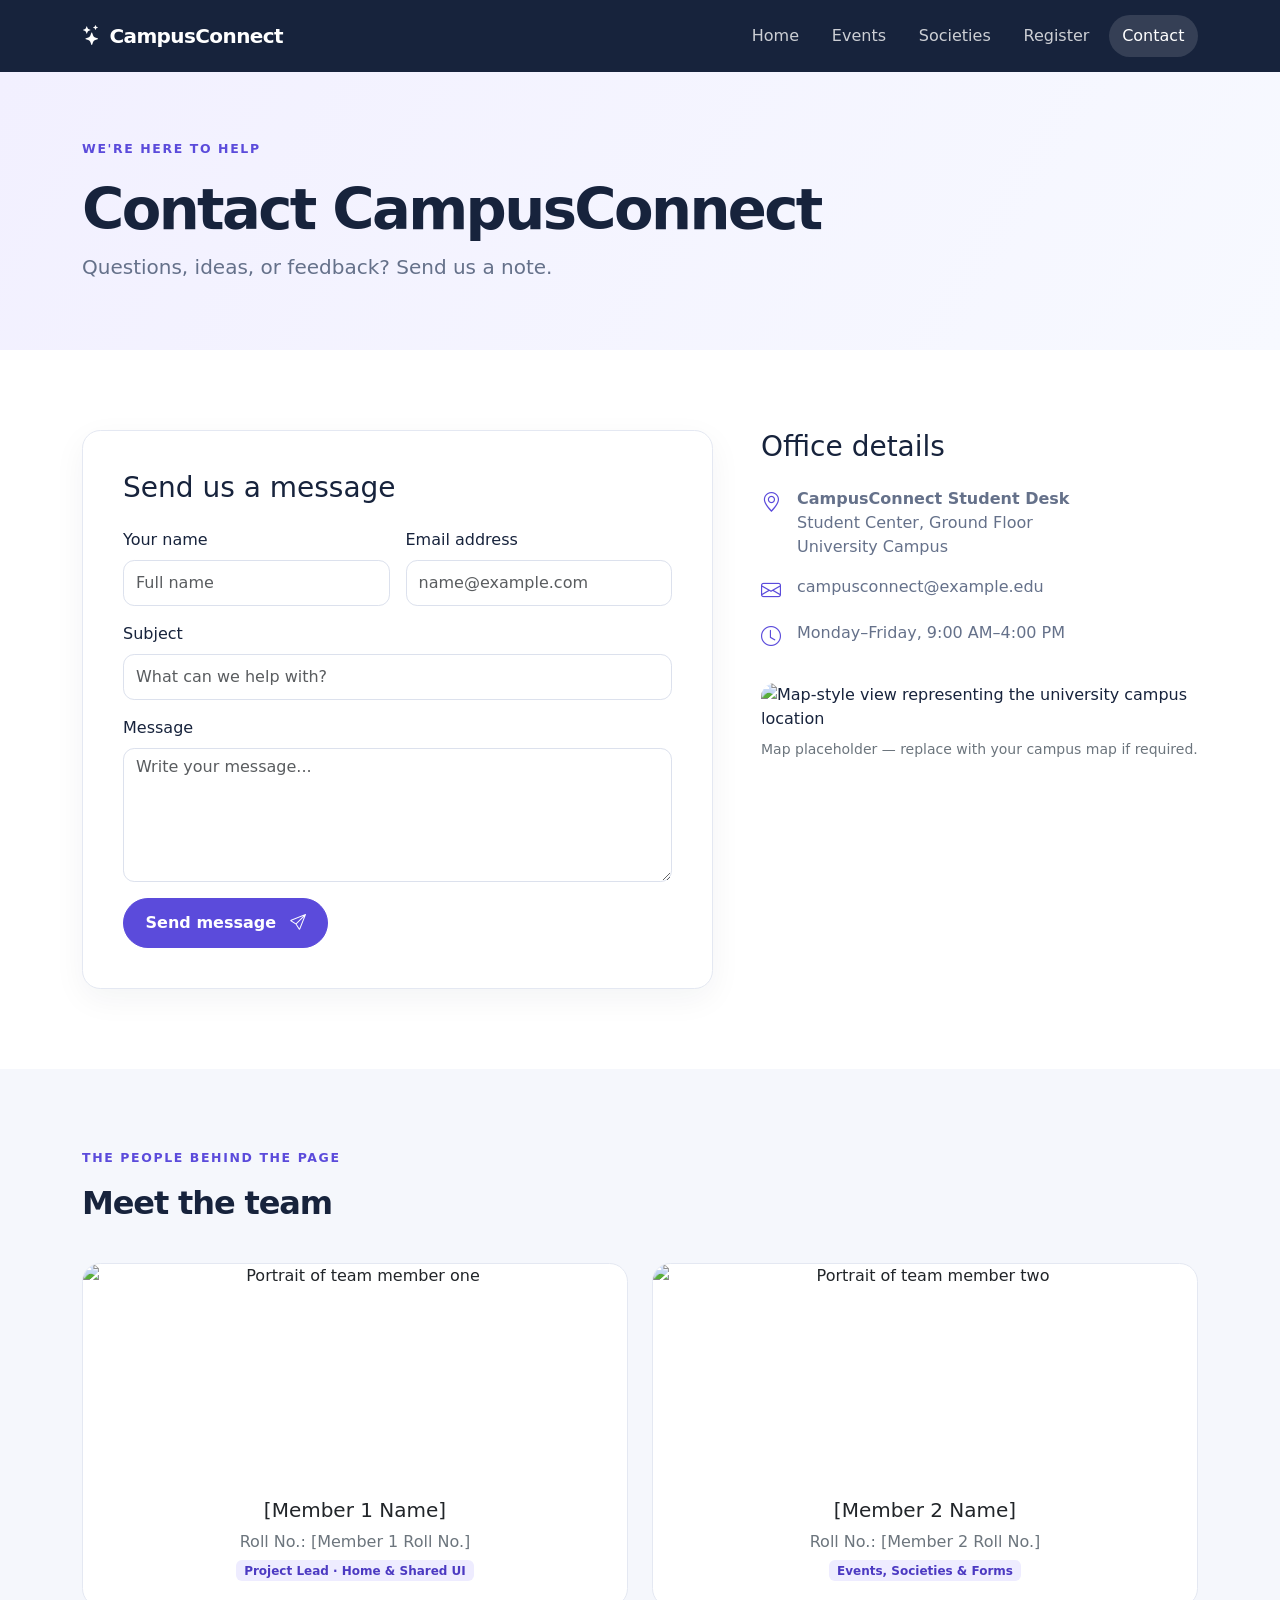
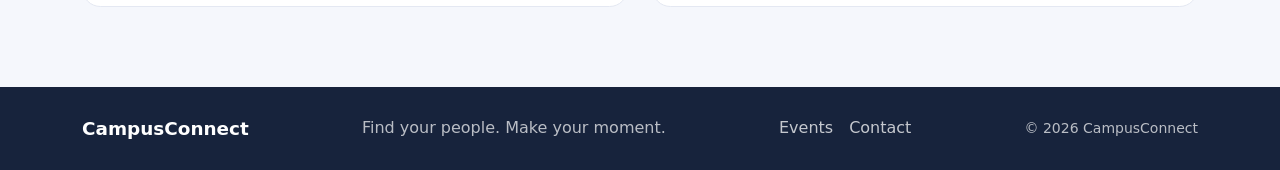
==== contact.html @ c53aad75 "home, societeies, register, page completed" ====
<!doctype html>
<html lang="en">
<head>
  <meta charset="utf-8">
  <meta name="viewport" content="width=device-width, initial-scale=1">
  <title>Contact | CampusConnect</title>
  <link href="https://cdn.jsdelivr.net/npm/bootstrap@5.3.3/dist/css/bootstrap.min.css" rel="stylesheet">
  <link href="https://cdn.jsdelivr.net/npm/bootstrap-icons@1.11.3/font/bootstrap-icons.min.css" rel="stylesheet">
  <link href="css/style.css" rel="stylesheet">
</head>
<body>
  <header>
    <nav class="navbar navbar-expand-lg navbar-dark site-navbar">
      <div class="container">
        <a class="navbar-brand fw-bold" href="index.html"><i class="bi bi-stars me-2"></i>CampusConnect</a>
        <button class="navbar-toggler" type="button" data-bs-toggle="collapse" data-bs-target="#mainNav" aria-controls="mainNav" aria-expanded="false" aria-label="Toggle navigation"><span class="navbar-toggler-icon"></span></button>
        <div class="collapse navbar-collapse" id="mainNav">
          <ul class="navbar-nav ms-auto">
            <li class="nav-item"><a class="nav-link " href="index.html">Home</a></li>
            <li class="nav-item"><a class="nav-link " href="events.html">Events</a></li>
            <li class="nav-item"><a class="nav-link " href="societies.html">Societies</a></li>
            <li class="nav-item"><a class="nav-link " href="register.html">Register</a></li>
            <li class="nav-item"><a class="nav-link active" href="contact.html">Contact</a></li>
          </ul>
        </div>
      </div>
    </nav>
  </header>
<main><section class="page-banner"><div class="container"><p class="section-kicker">We're here to help</p><h1>Contact CampusConnect</h1><p class="lead mb-0">Questions, ideas, or feedback? Send us a note.</p></div></section>
<section class="section-space"><div class="container"><div class="row g-5">
  <div class="col-lg-7"><div class="form-shell"><h2 class="h3 mb-4">Send us a message</h2><form action="#" method="get"><div class="row g-3"><div class="col-md-6"><label for="contactName" class="form-label">Your name</label><input class="form-control" id="contactName" name="name" type="text" placeholder="Full name" required></div><div class="col-md-6"><label for="contactEmail" class="form-label">Email address</label><input class="form-control" id="contactEmail" name="email" type="email" placeholder="name@example.com" required></div><div class="col-12"><label for="subject" class="form-label">Subject</label><input class="form-control" id="subject" name="subject" type="text" placeholder="What can we help with?" required></div><div class="col-12"><label for="contactMessage" class="form-label">Message</label><textarea class="form-control" id="contactMessage" name="message" rows="5" placeholder="Write your message..." required></textarea></div><div class="col-12"><button class="btn btn-brand" type="submit">Send message <i class="bi bi-send ms-2"></i></button></div></div></form></div></div>
  <aside class="col-lg-5"><div class="contact-details"><h2 class="h3 mb-4">Office details</h2><p><i class="bi bi-geo-alt"></i><span><strong>CampusConnect Student Desk</strong><br>Student Center, Ground Floor<br>University Campus</span></p><p><i class="bi bi-envelope"></i><span>campusconnect@example.edu</span></p><p><i class="bi bi-clock"></i><span>Monday–Friday, 9:00 AM–4:00 PM</span></p><img class="map-placeholder mt-3" src="https://images.unsplash.com/photo-1524666041070-9f876e6b0d2a?auto=format&fit=crop&w=900&q=80" alt="Map-style view representing the university campus location"><small class="text-secondary d-block mt-2">Map placeholder — replace with your campus map if required.</small></div></aside>
</div></div></section>
<section class="section-space bg-soft"><div class="container"><div class="section-heading"><div><p class="section-kicker">The people behind the page</p><h2>Meet the team</h2></div></div><div class="row g-4">
  <div class="col-md-6"><article class="card team-card h-100"><img class="team-photo" src="https://images.unsplash.com/photo-1500648767791-00dcc994a43e?auto=format&fit=crop&w=500&q=80" alt="Portrait of team member one"><div class="card-body"><h3 class="h5">[Member 1 Name]</h3><p class="text-secondary mb-1">Roll No.: [Member 1 Roll No.]</p><span class="badge category-badge">Project Lead · Home & Shared UI</span></div></article></div>
  <div class="col-md-6"><article class="card team-card h-100"><img class="team-photo" src="https://images.unsplash.com/photo-1534528741775-53994a69daeb?auto=format&fit=crop&w=500&q=80" alt="Portrait of team member two"><div class="card-body"><h3 class="h5">[Member 2 Name]</h3><p class="text-secondary mb-1">Roll No.: [Member 2 Roll No.]</p><span class="badge category-badge">Events, Societies & Forms</span></div></article></div>
</div></div></section></main>
  <footer class="site-footer"><div class="container d-flex flex-column flex-md-row justify-content-between align-items-center gap-3"><a class="footer-brand" href="index.html">CampusConnect</a><p class="mb-0">Find your people. Make your moment.</p><div class="footer-links"><a href="events.html">Events</a><a href="contact.html">Contact</a></div><small>© 2026 CampusConnect</small></div></footer>
  <script src="https://cdn.jsdelivr.net/npm/bootstrap@5.3.3/dist/js/bootstrap.bundle.min.js"></script>
</body>
</html>
---- css/style.css ----
/* CampusConnect custom theme */
:root {
  --cc-ink: #17233c;
  --cc-muted: #65718a;
  --cc-primary: #5b4bdb;
  --cc-primary-dark: #4334b5;
  --cc-accent: #f5b544;
  --cc-surface: #f5f7fc;
  --cc-border: #e4e8f2;
  --cc-radius: 1.15rem;
}

html { scroll-behavior: smooth; }
body { color: var(--cc-ink); font-family: system-ui, -apple-system, "Segoe UI", sans-serif; }
.site-navbar { background: #17233c; padding: .95rem 0; }
.site-navbar .navbar-brand { letter-spacing: -.03em; }
.site-navbar .nav-link { color: rgba(255,255,255,.78); margin-left: .35rem; padding: .55rem .85rem !important; border-radius: 999px; }
.site-navbar .nav-link:hover, .site-navbar .nav-link.active { color: #fff; background: rgba(255,255,255,.13); }
.hero-section { padding: 5.25rem 0; color: #fff; background: linear-gradient(120deg, #17233c 0%, #4438a8 60%, #7667e8 100%); }
.hero-section h1 { max-width: 700px; letter-spacing: -.045em; }
.hero-section h1 span { color: var(--cc-accent); }
.hero-section .lead { color: rgba(255,255,255,.8); max-width: 590px; }
.eyebrow, .section-kicker { color: var(--cc-primary); text-transform: uppercase; font-size: .78rem; font-weight: 800; letter-spacing: .13em; }
.hero-section .eyebrow { color: #f9d88e; }
.hero-image { width: 100%; height: 360px; object-fit: cover; border-radius: 2rem; box-shadow: 0 24px 70px rgba(0,0,0,.25); }
.btn-brand { --bs-btn-color: #fff; --bs-btn-bg: var(--cc-primary); --bs-btn-border-color: var(--cc-primary); --bs-btn-hover-color: #fff; --bs-btn-hover-bg: var(--cc-primary-dark); --bs-btn-hover-border-color: var(--cc-primary-dark); --bs-btn-focus-shadow-rgb: 91,75,219; --bs-btn-active-bg: var(--cc-primary-dark); border-radius: 999px; padding: .75rem 1.35rem; font-weight: 700; }
.btn-outline-brand { color: var(--cc-primary); border-color: #c9c4fa; border-radius: 999px; font-weight: 650; }
.btn-outline-brand:hover { background: var(--cc-primary); border-color: var(--cc-primary); color: #fff; }
.section-space { padding: 5rem 0; }
.bg-soft { background: var(--cc-surface); }
.section-heading { display: flex; align-items: end; justify-content: space-between; gap: 1rem; margin-bottom: 2rem; }
.section-heading h2, .section-intro h2 { font-weight: 800; letter-spacing: -.035em; }
.section-intro { max-width: 650px; margin: 0 auto; }
.text-link { color: var(--cc-primary); text-decoration: none; font-weight: 700; white-space: nowrap; }
.text-link:hover { color: var(--cc-primary-dark); }
.featured-carousel .carousel-photo { height: 440px; object-fit: cover; filter: brightness(.72); }
.featured-carousel .carousel-caption { bottom: 3rem; left: 8%; max-width: 550px; }
.featured-carousel .carousel-caption h3 { font-size: clamp(1.8rem, 4vw, 3rem); font-weight: 800; }
.event-card, .society-card, .team-card { border: 1px solid var(--cc-border); border-radius: var(--cc-radius); overflow: hidden; transition: transform .22s ease, box-shadow .22s ease; }
.event-card:hover, .society-card:hover, .team-card:hover { transform: translateY(-5px); box-shadow: 0 18px 38px rgba(23,35,60,.12); }
.event-card .card-img-top, .society-card .card-img-top { height: 190px; object-fit: cover; }
.event-card .card-body, .society-card .card-body { padding: 1.35rem; }
.date-badge { background: #fff0ce; color: #80550b; }
.category-badge, .member-badge { background: #eeecff; color: #4c3ac2; }
.feature-card { height: 100%; padding: 2rem; border: 1px solid var(--cc-border); border-radius: var(--cc-radius); background: #fff; }
.feature-icon { display: grid; place-items: center; width: 58px; height: 58px; margin-bottom: 1.25rem; border-radius: 18px; color: var(--cc-primary); background: #eeecff; font-size: 1.6rem; }
.feature-card p { color: var(--cc-muted); margin-bottom: 0; }
.site-footer { background: #17233c; color: rgba(255,255,255,.7); padding: 1.75rem 0; }
.footer-brand { color: #fff; font-weight: 800; font-size: 1.15rem; text-decoration: none; }
.footer-links { display: flex; gap: 1rem; }
.footer-links a { color: rgba(255,255,255,.75); text-decoration: none; }
.footer-links a:hover { color: #fff; }
.page-banner { padding: 4.25rem 0; background: linear-gradient(120deg, #f2f0ff, #f7f9ff); }
.page-banner h1 { font-weight: 850; letter-spacing: -.045em; font-size: clamp(2.3rem, 5vw, 3.6rem); }
.page-banner .lead { color: var(--cc-muted); }
.schedule-table { border-radius: .75rem; overflow: hidden; }
.detail-banner { width: 100%; height: 400px; object-fit: cover; border-radius: var(--cc-radius); }
.event-info-card, .form-shell { background: #fff; border: 1px solid var(--cc-border); border-radius: var(--cc-radius); padding: 2rem; box-shadow: 0 10px 32px rgba(23,35,60,.05); }
.info-list li { display: flex; gap: 1rem; margin-bottom: 1.25rem; }
.info-list i { color: var(--cc-primary); font-size: 1.3rem; }
.info-list strong, .info-list span { display: block; }
.info-list span { color: var(--cc-muted); margin-top: .15rem; }
.accordion { --bs-accordion-border-color: var(--cc-border); --bs-accordion-btn-focus-box-shadow: 0 0 0 .2rem rgba(91,75,219,.15); --bs-accordion-active-bg: #f1efff; --bs-accordion-active-color: var(--cc-primary-dark); border-radius: .8rem; overflow: hidden; }
.form-shell { max-width: 920px; margin: 0 auto; padding: clamp(1.25rem, 4vw, 2.5rem); }
.form-control, .form-select { min-height: 46px; border-color: #dce1ed; border-radius: .7rem; }
.form-control:focus, .form-select:focus { border-color: #a8a0f1; box-shadow: 0 0 0 .22rem rgba(91,75,219,.13); }
textarea.form-control { min-height: 130px; }
.contact-details p { display: flex; gap: 1rem; color: var(--cc-muted); }
.contact-details p i { color: var(--cc-primary); font-size: 1.25rem; }
.map-placeholder { width: 100%; height: 210px; object-fit: cover; border-radius: .9rem; }
.team-card { text-align: center; }
.team-photo { width: 100%; height: 210px; object-fit: cover; }
.team-card .card-body { padding: 1.5rem; }
@media (max-width: 767.98px) {
  .hero-section { padding: 3.5rem 0; }
  .hero-image { height: 250px; }
  .section-space { padding: 3.25rem 0; }
  .section-heading { align-items: start; flex-direction: column; }
  .featured-carousel .carousel-photo { height: 330px; }
  .featured-carousel .carousel-caption { bottom: 2rem; }
  .detail-banner { height: 260px; }
  .site-footer .container { text-align: center; }
}
@media (max-width: 400px) {
  .hero-section h1 { font-size: 2.35rem; }
  .featured-carousel .carousel-photo { height: 300px; }
  .featured-carousel .carousel-caption p { font-size: .9rem; }
  .event-info-card { padding: 1.25rem; }
}
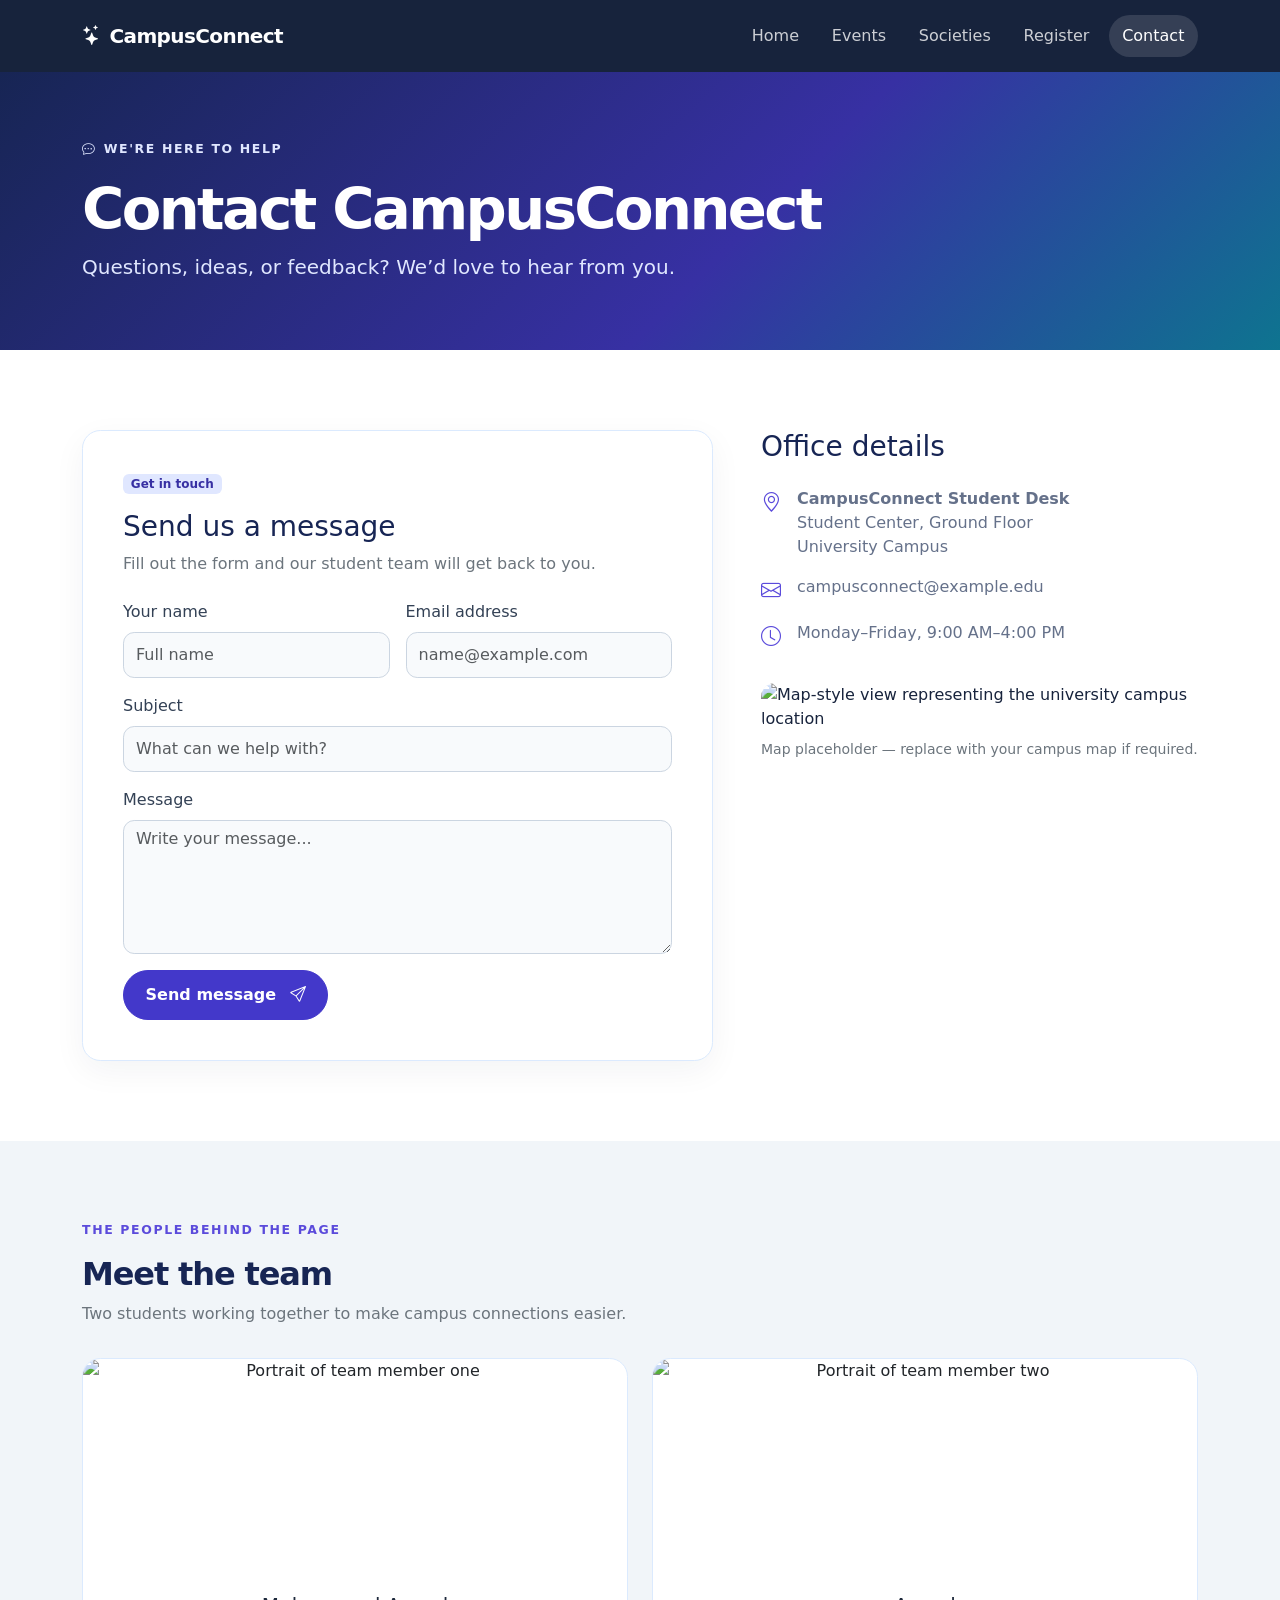
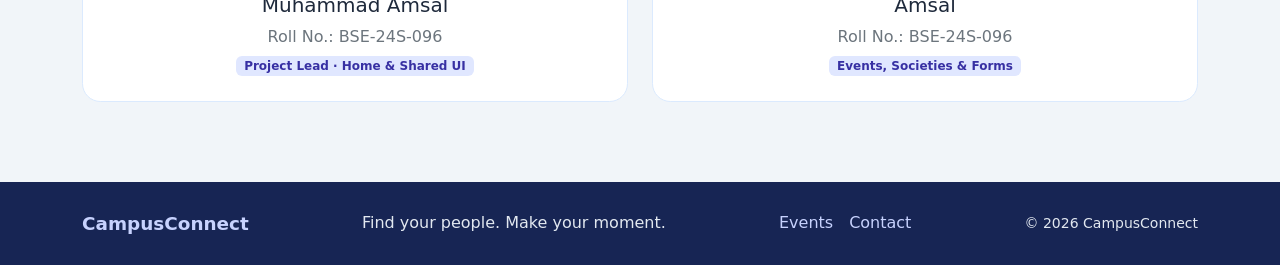
==== commit a1217231: "Add custom styles for contact page Added custom styles for the contact page to enhance visual appeal" ====
--- a/contact.html
+++ b/contact.html
@@ -7,6 +7,60 @@
   <link href="https://cdn.jsdelivr.net/npm/bootstrap@5.3.3/dist/css/bootstrap.min.css" rel="stylesheet">
   <link href="https://cdn.jsdelivr.net/npm/bootstrap-icons@1.11.3/font/bootstrap-icons.min.css" rel="stylesheet">
   <link href="css/style.css" rel="stylesheet">
+  <style>
+    /* Contact page color refresh — kept in this HTML file only */
+    .page-banner {
+      background: linear-gradient(135deg, #172554 0%, #3730a3 58%, #0e7490 100%);
+      color: #ffffff;
+    }
+    .page-banner .section-kicker,
+    .page-banner .lead { color: #e0e7ff !important; }
+    .page-banner h1 { color: #ffffff; }
+    .form-shell,
+    .contact-details,
+    .team-card {
+      background-color: #ffffff;
+      border-color: #dbeafe;
+    }
+    .form-shell h2,
+    .contact-details h2,
+    .section-heading h2 { color: #172554; }
+    .form-label { color: #334155; }
+    .form-control {
+      border-color: #cbd5e1;
+      background-color: #f8fafc;
+      color: #0f172a;
+    }
+    .form-control:focus {
+      border-color: #6366f1;
+      box-shadow: 0 0 0 .2rem rgba(99, 102, 241, .16);
+    }
+    .btn-brand {
+      background-color: #4338ca;
+      border-color: #4338ca;
+      color: #ffffff;
+    }
+    .btn-brand:hover,
+    .btn-brand:focus {
+      background-color: #312e81;
+      border-color: #312e81;
+      color: #ffffff;
+    }
+    .category-badge {
+      background-color: #e0e7ff;
+      color: #3730a3;
+    }
+    .contact-details i { color: #0891b2; }
+    .bg-soft { background-color: #f1f5f9 !important; }
+    .team-card h3 { color: #1e293b; }
+    .site-footer {
+      background-color: #172554;
+      color: #e2e8f0;
+    }
+    .site-footer a { color: #c7d2fe; }
+    .site-footer a:hover { color: #ffffff; }
+  </style>
+
 </head>
 <body>
   <header>
@@ -26,14 +80,52 @@
       </div>
     </nav>
   </header>
-<main><section class="page-banner"><div class="container"><p class="section-kicker">We're here to help</p><h1>Contact CampusConnect</h1><p class="lead mb-0">Questions, ideas, or feedback? Send us a note.</p></div></section>
-<section class="section-space"><div class="container"><div class="row g-5">
-  <div class="col-lg-7"><div class="form-shell"><h2 class="h3 mb-4">Send us a message</h2><form action="#" method="get"><div class="row g-3"><div class="col-md-6"><label for="contactName" class="form-label">Your name</label><input class="form-control" id="contactName" name="name" type="text" placeholder="Full name" required></div><div class="col-md-6"><label for="contactEmail" class="form-label">Email address</label><input class="form-control" id="contactEmail" name="email" type="email" placeholder="name@example.com" required></div><div class="col-12"><label for="subject" class="form-label">Subject</label><input class="form-control" id="subject" name="subject" type="text" placeholder="What can we help with?" required></div><div class="col-12"><label for="contactMessage" class="form-label">Message</label><textarea class="form-control" id="contactMessage" name="message" rows="5" placeholder="Write your message..." required></textarea></div><div class="col-12"><button class="btn btn-brand" type="submit">Send message <i class="bi bi-send ms-2"></i></button></div></div></form></div></div>
-  <aside class="col-lg-5"><div class="contact-details"><h2 class="h3 mb-4">Office details</h2><p><i class="bi bi-geo-alt"></i><span><strong>CampusConnect Student Desk</strong><br>Student Center, Ground Floor<br>University Campus</span></p><p><i class="bi bi-envelope"></i><span>campusconnect@example.edu</span></p><p><i class="bi bi-clock"></i><span>Monday–Friday, 9:00 AM–4:00 PM</span></p><img class="map-placeholder mt-3" src="https://images.unsplash.com/photo-1524666041070-9f876e6b0d2a?auto=format&fit=crop&w=900&q=80" alt="Map-style view representing the university campus location"><small class="text-secondary d-block mt-2">Map placeholder — replace with your campus map if required.</small></div></aside>
-</div></div></section>
-<section class="section-space bg-soft"><div class="container"><div class="section-heading"><div><p class="section-kicker">The people behind the page</p><h2>Meet the team</h2></div></div><div class="row g-4">
-  <div class="col-md-6"><article class="card team-card h-100"><img class="team-photo" src="https://images.unsplash.com/photo-1500648767791-00dcc994a43e?auto=format&fit=crop&w=500&q=80" alt="Portrait of team member one"><div class="card-body"><h3 class="h5">[Member 1 Name]</h3><p class="text-secondary mb-1">Roll No.: [Member 1 Roll No.]</p><span class="badge category-badge">Project Lead · Home & Shared UI</span></div></article></div>
-  <div class="col-md-6"><article class="card team-card h-100"><img class="team-photo" src="https://images.unsplash.com/photo-1534528741775-53994a69daeb?auto=format&fit=crop&w=500&q=80" alt="Portrait of team member two"><div class="card-body"><h3 class="h5">[Member 2 Name]</h3><p class="text-secondary mb-1">Roll No.: [Member 2 Roll No.]</p><span class="badge category-badge">Events, Societies & Forms</span></div></article></div>
+<main>
+<section class="page-banner">
+  <div class="container">
+    <p class="section-kicker"><i class="bi bi-chat-dots me-2"></i>We're here to help</p>
+    <h1>Contact CampusConnect</h1>
+    <p class="lead mb-0">Questions, ideas, or feedback? We’d love to hear from you.</p>
+  </div>
+</section>
+<section class="section-space">
+  <div class="container">
+    <div class="row g-4 g-lg-5 align-items-stretch">
+      <div class="col-lg-7">
+        <div class="form-shell h-100">
+          <span class="badge category-badge mb-3">Get in touch</span>
+          <h2 class="h3 mb-2">Send us a message</h2>
+          <p class="text-secondary mb-4">Fill out the form and our student team will get back to you.</p>
+          <form action="#" method="get"><div class="row g-3"><div class="col-md-6"><label for="contactName" class="form-label">Your name</label><input class="form-control" id="contactName" name="name" type="text" placeholder="Full name" required></div><div class="col-md-6"><label for="contactEmail" class="form-label">Email address</label><input class="form-control" id="contactEmail" name="email" type="email" placeholder="name@example.com" required></div><div class="col-12"><label for="subject" class="form-label">Subject</label><input class="form-control" id="subject" name="subject" type="text" placeholder="What can we help with?" required></div><div class="col-12"><label for="contactMessage" class="form-label">Message</label><textarea class="form-control" id="contactMessage" name="message" rows="5" placeholder="Write your message..." required></textarea></div><div class="col-12"><button class="btn btn-brand" type="submit">Send message <i class="bi bi-send ms-2"></i></button></div>
+          </div>
+          </form>
+        </div>
+      </div>
+      <aside class="col-lg-5">
+        <div class="contact-details h-100">
+          <h2 class="h3 mb-4">Office details</h2>
+          <p><i class="bi bi-geo-alt"></i><span><strong>CampusConnect Student Desk</strong><br>Student Center, Ground Floor<br>University Campus</span></p>
+          <p><i class="bi bi-envelope"></i><span>campusconnect@example.edu</span></p>
+          <p><i class="bi bi-clock"></i><span>Monday–Friday, 9:00 AM–4:00 PM</span></p>
+          <img class="map-placeholder mt-3" src="https://images.unsplash.com/photo-1524666041070-9f876e6b0d2a?auto=format&fit=crop&w=900&q=80" alt="Map-style view representing the university campus location">
+          <small class="text-secondary d-block mt-2">Map placeholder — replace with your campus map if required.</small>
+        </div>
+      </aside>
+    </div>
+  </div>
+</section>
+<section class="section-space bg-soft">
+  <div class="container">
+    <div class="section-heading">
+      <div>
+        <p class="section-kicker">The people behind the page</p>
+        <h2>Meet the team</h2>
+        <p class="text-secondary mb-0">Two students working together to make campus connections easier.</p>
+      </div>
+    </div>
+    <div class="row g-4">
+  <div class="col-md-6"><article class="card team-card h-100"><img class="team-photo" src="https://images.unsplash.com/photo-1500648767791-00dcc994a43e?auto=format&fit=crop&w=500&q=80" alt="Portrait of team member one"><div class="card-body"><h3 class="h5">Muhammad Amsal</h3><p class="text-secondary mb-1">Roll No.: BSE-24S-096</p><span class="badge category-badge">Project Lead · Home & Shared UI</span></div></article></div>
+  <div class="col-md-6"><article class="card team-card h-100"><img class="team-photo" src="https://images.unsplash.com/photo-1500648767791-00dcc994a43e?auto=format&fit=crop&w=500&q=80" alt="Portrait of team member two"><div class="card-body"><h3 class="h5">Amsal</h3><p class="text-secondary mb-1">Roll No.: BSE-24S-096</p><span class="badge category-badge">Events, Societies & Forms</span></div></article></div>
 </div></div></section></main>
   <footer class="site-footer"><div class="container d-flex flex-column flex-md-row justify-content-between align-items-center gap-3"><a class="footer-brand" href="index.html">CampusConnect</a><p class="mb-0">Find your people. Make your moment.</p><div class="footer-links"><a href="events.html">Events</a><a href="contact.html">Contact</a></div><small>© 2026 CampusConnect</small></div></footer>
   <script src="https://cdn.jsdelivr.net/npm/bootstrap@5.3.3/dist/js/bootstrap.bundle.min.js"></script>
